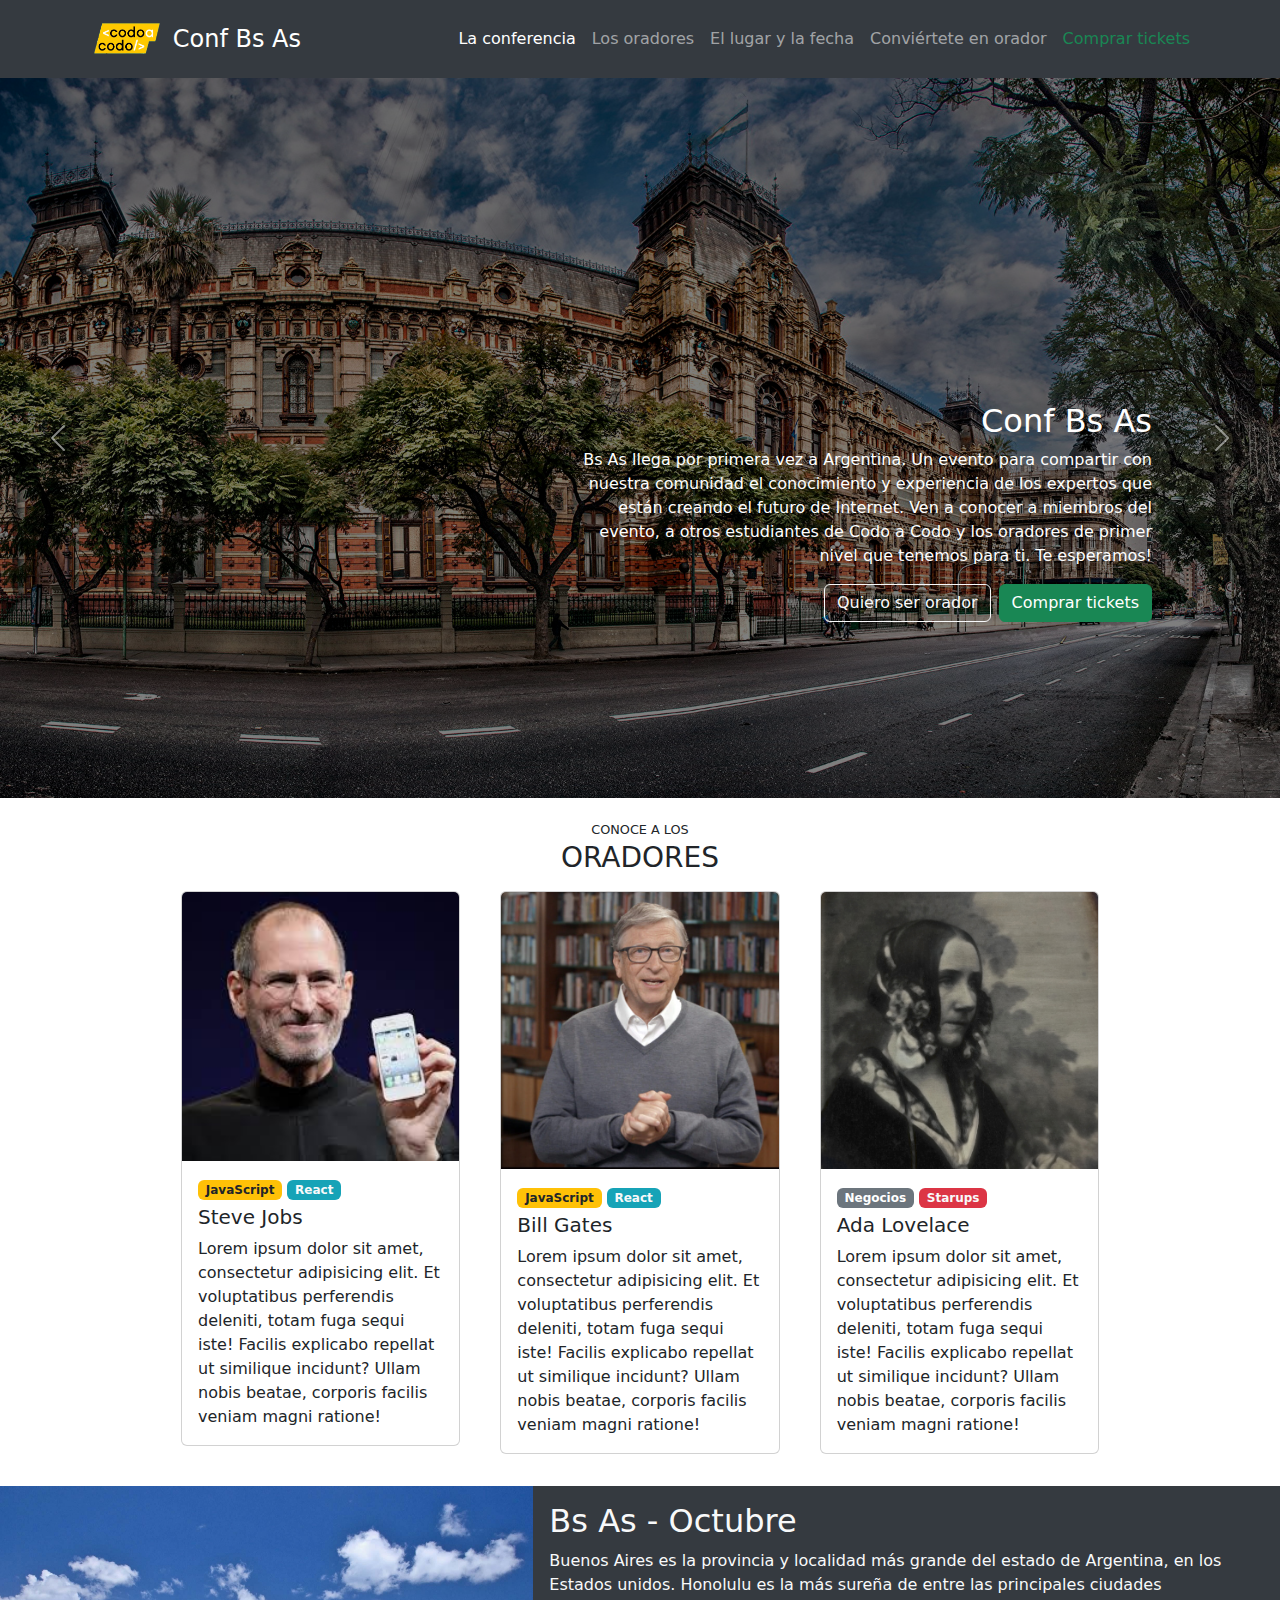
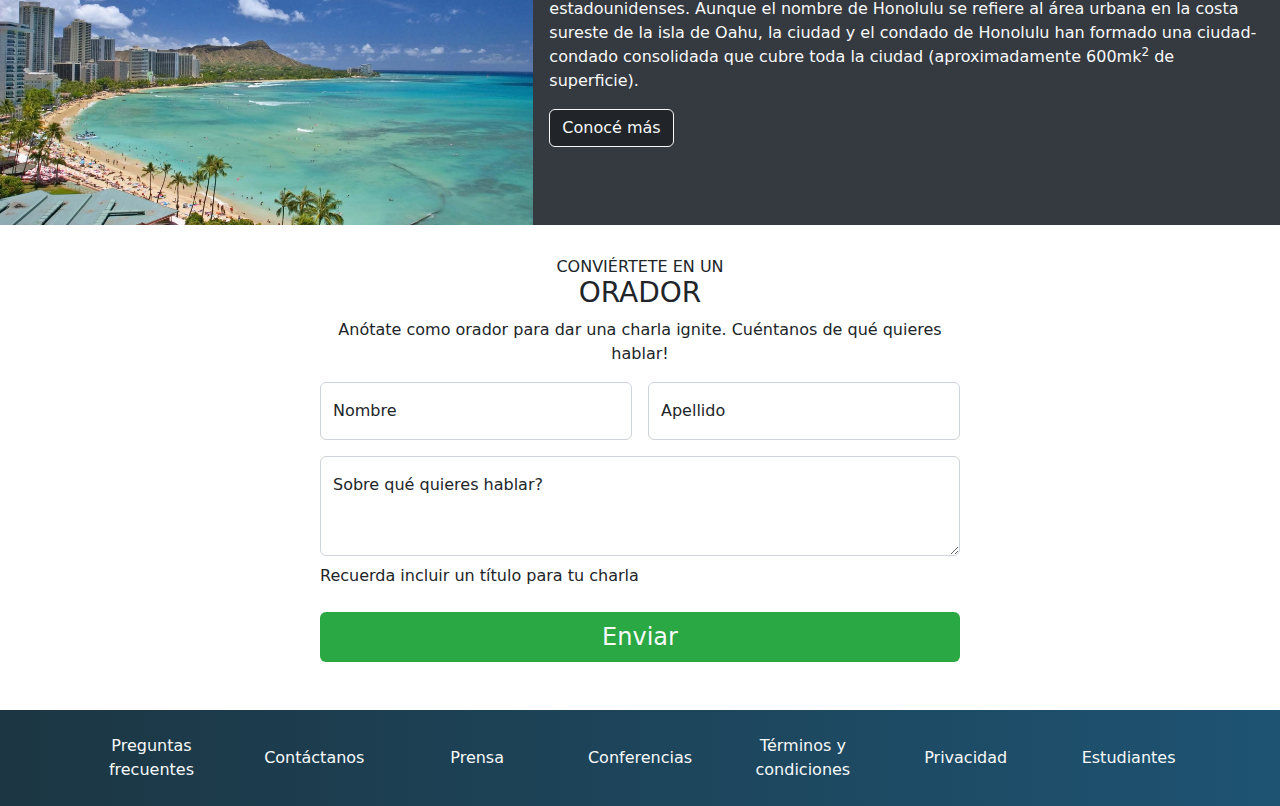
==== index.html @ 8c50bf2b "Terminado?" ====
<!DOCTYPE html>
<html lang="en">
    <head>
        <meta charset="UTF-8" />
        <meta http-equiv="X-UA-Compatible" content="IE=edge" />
        <meta name="viewport" content="width=device-width, initial-scale=1.0" />
        <title>Document</title>
        <link
            rel="stylesheet"
            href="./css/vendors/bootstrap/bootstrap.min.css" />
        <link rel="stylesheet" href="./css/style.css" />
    </head>
    <body>
        <header>
            <nav class="navbar navbar-dark navbar-expand-lg bg-dark-gray">
                <div class="container">
                    <a class="navbar-brand d-flex align-items-center" href="#">
                        <span>
                            <img
                                src="./img/codoacodo.png"
                                alt="logo Codo a Codo"
                                height="52" />
                        </span>
                        <span class="fs-4"> Conf Bs As </span>
                    </a>
                    <button
                        data-bs-toggle="collapse"
                        class="navbar-toggler"
                        data-bs-target="#navcol-5">
                        <span class="visually-hidden">Toggle navigation</span
                        ><span class="navbar-toggler-icon"></span>
                    </button>
                    <div class="collapse navbar-collapse" id="navcol-5">
                        <ul class="navbar-nav ms-auto">
                            <li class="nav-item">
                                <a class="nav-link active" href="#"
                                    >La conferencia</a
                                >
                            </li>
                            <li class="nav-item">
                                <a class="nav-link" href="#">Los oradores</a>
                            </li>
                            <li class="nav-item">
                                <a class="nav-link" href="#"
                                    >El lugar y la fecha</a
                                >
                            </li>
                            <li class="nav-item">
                                <a class="nav-link" href="#"
                                    >Conviértete en orador</a
                                >
                            </li>
                            <li class="nav-item">
                                <a class="nav-link text-success bright-hover" href="#"
                                    >Comprar tickets</a
                                >
                            </li>
                        </ul>
                    </div>
                </div>
            </nav>
            <div id="main-carousel" class="carousel slide" data-bs-ride="false">
                <div class="carousel-inner h-100">
                    <div class="carousel-item active h-100">
                        <img src="./img/ba1.jpg" class="d-block w-100 h-100" alt="Buenos Aires 1">
                        <div class="carousel-caption w-100 h-100 d-flex">
                            <div class="carousel-caption__text text-end">
                                <h5 class="fs-2">Conf Bs As</h5>
                                <p class="">Bs As llega por primera vez a Argentina. Un evento para compartir con nuestra comunidad el conocimiento y experiencia de los expertos que están creando el futuro de Internet. Ven a conocer a miembros del evento, a otros estudiantes de Codo a Codo y los oradores de primer nivel que tenemos para ti. Te esperamos!</p>
                                <div class="carousel-caption__button-container d-flex justify-content-end gap-2 ">
                                    <button type="button" class="btn btn-outline-light ">Quiero ser orador</button>
                                    <button type="button" class="btn btn-success ">Comprar tickets</button>
                                </div>
                            </div>
                        </div>
                    </div>
                    <div class="carousel-item h-100">
                        <img src="./img/ba2.jpg" class="d-block w-100 h-100" alt="Buenos Aires 1">
                        <div class="carousel-caption w-100 h-100 d-flex right-50">
                            <div class="carousel-caption__text text-center start-50 translate-middle-x">
                                <h5 class="fs-2">Conf Bs As</h5>
                                <p class="">Bs As llega por primera vez a Argentina. Un evento para compartir con nuestra comunidad el conocimiento y experiencia de los expertos que están creando el futuro de Internet. Ven a conocer a miembros del evento, a otros estudiantes de Codo a Codo y los oradores de primer nivel que tenemos para ti. Te esperamos!</p>
                                <div class="carousel-caption__button-container d-flex justify-content-center gap-2 ">
                                    <button type="button" class="btn btn-outline-light ">Quiero ser orador</button>
                                    <button type="button" class="btn btn-success ">Comprar tickets</button>
                                </div>
                            </div>
                        </div>
                    </div>
                    <div class="carousel-item h-100">
                        <img src="./img/ba3.jpg" class="d-block w-100 h-100" alt="Buenos Aires 1">
                        <div class="carousel-caption w-100 h-100 d-flex">
                            <div class="carousel-caption__text left-10 text-start">
                                <h5 class="fs-2">Conf Bs As</h5>
                                <p class="">Bs As llega por primera vez a Argentina. Un evento para compartir con nuestra comunidad el conocimiento y experiencia de los expertos que están creando el futuro de Internet. Ven a conocer a miembros del evento, a otros estudiantes de Codo a Codo y los oradores de primer nivel que tenemos para ti. Te esperamos!</p>
                                <div class="carousel-caption__button-container d-flex justify-content-start gap-2 ">
                                    <button type="button" class="btn btn-outline-light ">Quiero ser orador</button>
                                    <button type="button" class="btn btn-success ">Comprar tickets</button>
                                </div>
                            </div>
                        </div>
                    </div>
                </div>
                <button class="carousel-control-prev" type="button" data-bs-target="#main-carousel" data-bs-slide="prev">
                    <span class="carousel-control-prev-icon" aria-hidden="true"></span>
                    <span class="visually-hidden">Previous</span>
                </button>
                <button class="carousel-control-next" type="button" data-bs-target="#main-carousel" data-bs-slide="next">
                    <span class="carousel-control-next-icon" aria-hidden="true"></span>
                    <span class="visually-hidden">Next</span>
                </button>
            </div>
        </header>
        <main class="py-2">
            <div class="container-fluid py-3">
                <h2 class="d-flex flex-column align-items-center justify-content-center gap-1 pb-2">
                    <span class="fs-7 text-uppercase">Conoce a los</span>
                    <span class="fs-3 text-uppercase">oradores</span>
                </h2>
                <div class="row w-75 m-auto gap-3 justify-content-center cards-container">
                    <div class="col card-container">
                        <div class="card">
                            <img src="./img/steve.jpg" alt="" class="card-img-top">
                            <div class="card-body">
                                <p class="mb-1">
                                    <span class="bg-warning badge text-dark">JavaScript</span>
                                    <span class="bg-cyan badge text-light">React</span>
                                </p>
                                <h5 class="card-title">Steve Jobs</h5>
                                <p class="card-text">
                                    Lorem ipsum dolor sit amet, consectetur adipisicing elit. Et voluptatibus perferendis deleniti, totam fuga sequi iste! Facilis explicabo repellat ut similique incidunt? Ullam nobis beatae, corporis facilis veniam magni ratione!
                                </p>
                            </div>
                        </div>
                    </div>
                    <div class="col card-container">
                        <div class="card">
                            <img src="./img/bill.jpg" alt="" class="card-img-top">
                            <div class="card-body">
                                <p class="mb-1">
                                    <span class="bg-warning badge text-dark">JavaScript</span>
                                    <span class="bg-cyan badge text-light">React</span>
                                </p>
                                <h5 class="card-title">Bill Gates</h5>
                                <p class="card-text">
                                    Lorem ipsum dolor sit amet, consectetur adipisicing elit. Et voluptatibus perferendis deleniti, totam fuga sequi iste! Facilis explicabo repellat ut similique incidunt? Ullam nobis beatae, corporis facilis veniam magni ratione!
                                </p>
                            </div>
                        </div>
                    </div>
                    <div class="col card-container">
                        <div class="card">
                            <img src="./img/ada.jpeg" alt="" class="card-img-top">
                            <div class="card-body">
                                <p class="mb-1">
                                    <span class="text-bg-secondary badge">Negocios</span>
                                    <span class="text-bg-danger badge text-light">Starups</span>
                                </p>
                                <h5 class="card-title">Ada Lovelace</h5>
                                <p class="card-text">
                                    Lorem ipsum dolor sit amet, consectetur adipisicing elit. Et voluptatibus perferendis deleniti, totam fuga sequi iste! Facilis explicabo repellat ut similique incidunt? Ullam nobis beatae, corporis facilis veniam magni ratione!
                                </p>
                            </div>
                        </div>
                    </div>
                </div>
            </div>
            <div class="container-fluid row py-3 px-0 m-0">
                <div class="col-lg-5 p-0">
                    <img src="./img/honolulu.jpg" alt="Honolulu" class="w-100">
                </div>
                <div class="col-lg-7 bg-dark-gray p-3">
                    <h2 class="text-light">
                        Bs As - Octubre
                    </h2>
                    <p class="text-light">
                        Buenos Aires es la provincia y localidad más grande del estado de Argentina, en los Estados unidos. Honolulu es la más sureña de entre las principales ciudades estadounidenses. Aunque el nombre de Honolulu se refiere al área urbana en la costa sureste de la isla de Oahu, la ciudad y el condado de Honolulu han formado una ciudad-condado consolidada que cubre toda la ciudad (aproximadamente 600mk<sup>2</sup> de superficie).
                    </p>
                    <button class="btn btn-dark btn-outline-light">
                        Conocé más
                    </button>
                </div>
            </div>
            <div class="container-fluid py-3 px-0">
                <form action="post" class="form-orador w-50 mx-auto">
                    <h3 class="d-flex flex-column text-center text-uppercase">
                        <span class="fs-6">Conviértete en un</span>
                        <span>Orador</span>
                    </h3>
                    <p class="text-center">Anótate como orador para dar una <span>charla ignite</span>. Cuéntanos de qué quieres hablar!</p>
                    <div class="row g-3">
                        <div class="col-sm-6">
                            <div class="form-floating">
                                <input type="text" id="floatingName" class="form-control" name="name" placeholder="Nombre">
                                <label for="floatingName">Nombre</label>
                            </div>
                        </div>
                        <div class="col-sm-6">
                            <div class="form-floating">
                                <input type="text" id="floatingLastName" class="form-control" name="last-name" placeholder="Apellido">
                                <label for="floatingLastName">Apellido</label>
                            </div>
                        </div>
                        <div class="col-sm-12">
                            <div class="form-floating">
                                <textarea class="form-control" name="comment" id="floatingComment" cols="30" rows="10" placeholder="Sobre qué quieres hablar?"></textarea>
                                <label for="floatingComment">Sobre qué quieres hablar?</label>
                            </div>
                        </div>
                        <p class="col-sm-12 py-2 m-0">
                            Recuerda incluir un título para tu charla
                        </p>
                        <div class="col-sm-12">
                            <input type="submit" value="Enviar" class="btn w-100 btn-green text-light fs-4">
                        </div>
                    </div>
                </form>
            </div>
        </main>
        <footer class="pt-4">
            <div class="container-fluid bg-blue-gradient">
                <ul class="container nav justify-content-between align-items-center py-3 px-0 flex-md-row flex-column">
                    <li class="nav-item col d-flex justify-content-center"><a href="#" class="nav-link text-center px-2 d-flex justify-content-center w-75 mx-auto text-light bright-hover">Preguntas frecuentes</a></li>
                    <li class="nav-item col d-flex justify-content-center"><a href="#" class="nav-link text-center px-2 d-flex justify-content-center w-75 mx-auto text-light">Contáctanos</a></li>
                    <li class="nav-item col d-flex justify-content-center"><a href="#" class="nav-link text-center px-2 d-flex justify-content-center w-75 mx-auto text-light">Prensa</a></li>
                    <li class="nav-item col d-flex justify-content-center"><a href="#" class="nav-link text-center px-2 d-flex justify-content-center w-75 mx-auto text-light">Conferencias</a></li>
                    <li class="nav-item col d-flex justify-content-center"><a href="#" class="nav-link text-center px-2 d-flex justify-content-center w-75 mx-auto text-light">Términos y condiciones</a></li>
                    <li class="nav-item col d-flex justify-content-center"><a href="#" class="nav-link text-center px-2 d-flex justify-content-center w-75 mx-auto text-light">Privacidad</a></li>
                    <li class="nav-item col d-flex justify-content-center"><a href="#" class="nav-link text-center px-2 d-flex justify-content-center w-75 mx-auto text-light">Estudiantes</a></li>
                </ul>
            </div>
        </footer>
        <script src="./js/vendors/bootstrap/bootstrap.bundle.min.js"></script>
        <script src="./js/main.js"></script>
    </body>
</html>
---- css/style.css ----
:root {
    --yellow: #ffc207;
    --cyan: #16a3b7;
    --light-green: #96c93e;
    --green: hsl(133, 61%, 41%);
    --dark-gray: #353a40;
    --dark-blue: #1e5170;
}


/*  ---------------------- NORMAL CLASSES ------------------------- */
.carousel {
    height: 80vh;
}

.carousel-item img {
    object-fit: cover;
    position: relative;

}

.carousel-caption {
    bottom: 100%;
    top: 0;
    left: initial;
    right: initial;
    background-color: rgba(0,0,0, 0.5)
}

.carousel-caption__text {
    width: 45%;
    min-width: 270px;
    position: absolute;
    right: 10%;
    top: 45%;
    
}

.carousel-control-prev,
.carousel-control-next {
    width: 9%;
}

.cards-container {
    min-width: 300px;
}

.card-container {
    min-width: 215px;
}

#floatingComment {
    height: 100px;
}

.form-orador {
    min-width: 300px
}


/* ------------------ UTILITY CLASSES ------------------ */

.bg-yellow {
    background-color: var(--yellow);
}

.bg-cyan {
    background-color: var(--cyan);
}

.bg-green {
    background-color: var(--green);
}

.btn-green {
    background-color: var(--green);
}

.btn.btn-green:hover {
    background-color: hsl(133, 61%, 36%);
}

.btn.btn-green:active {
    background-color: hsl(133, 61%, 31%);

}

.bg-light-green {
    background-color: var(--light-green);
}

.bg-dark-gray {
    background-color: var(--dark-gray);
}

.bg-dark-blue {
    background-color: var(--dark-blue);
}

.bg-blue-gradient {
    background: rgb(28,54,67);
    background: linear-gradient(90deg, rgba(28,54,67,1) 0%, rgba(30,83,114,1) 100%);
}

.fs-7 {
    font-size: 0.8rem;
}

.left-10 {
    right: initial;
    left: 10%
}

.bright-hover {
    transition: all 0.2s;
}

.bright-hover:hover {
    filter: brightness(1.5);
    color: white;
}
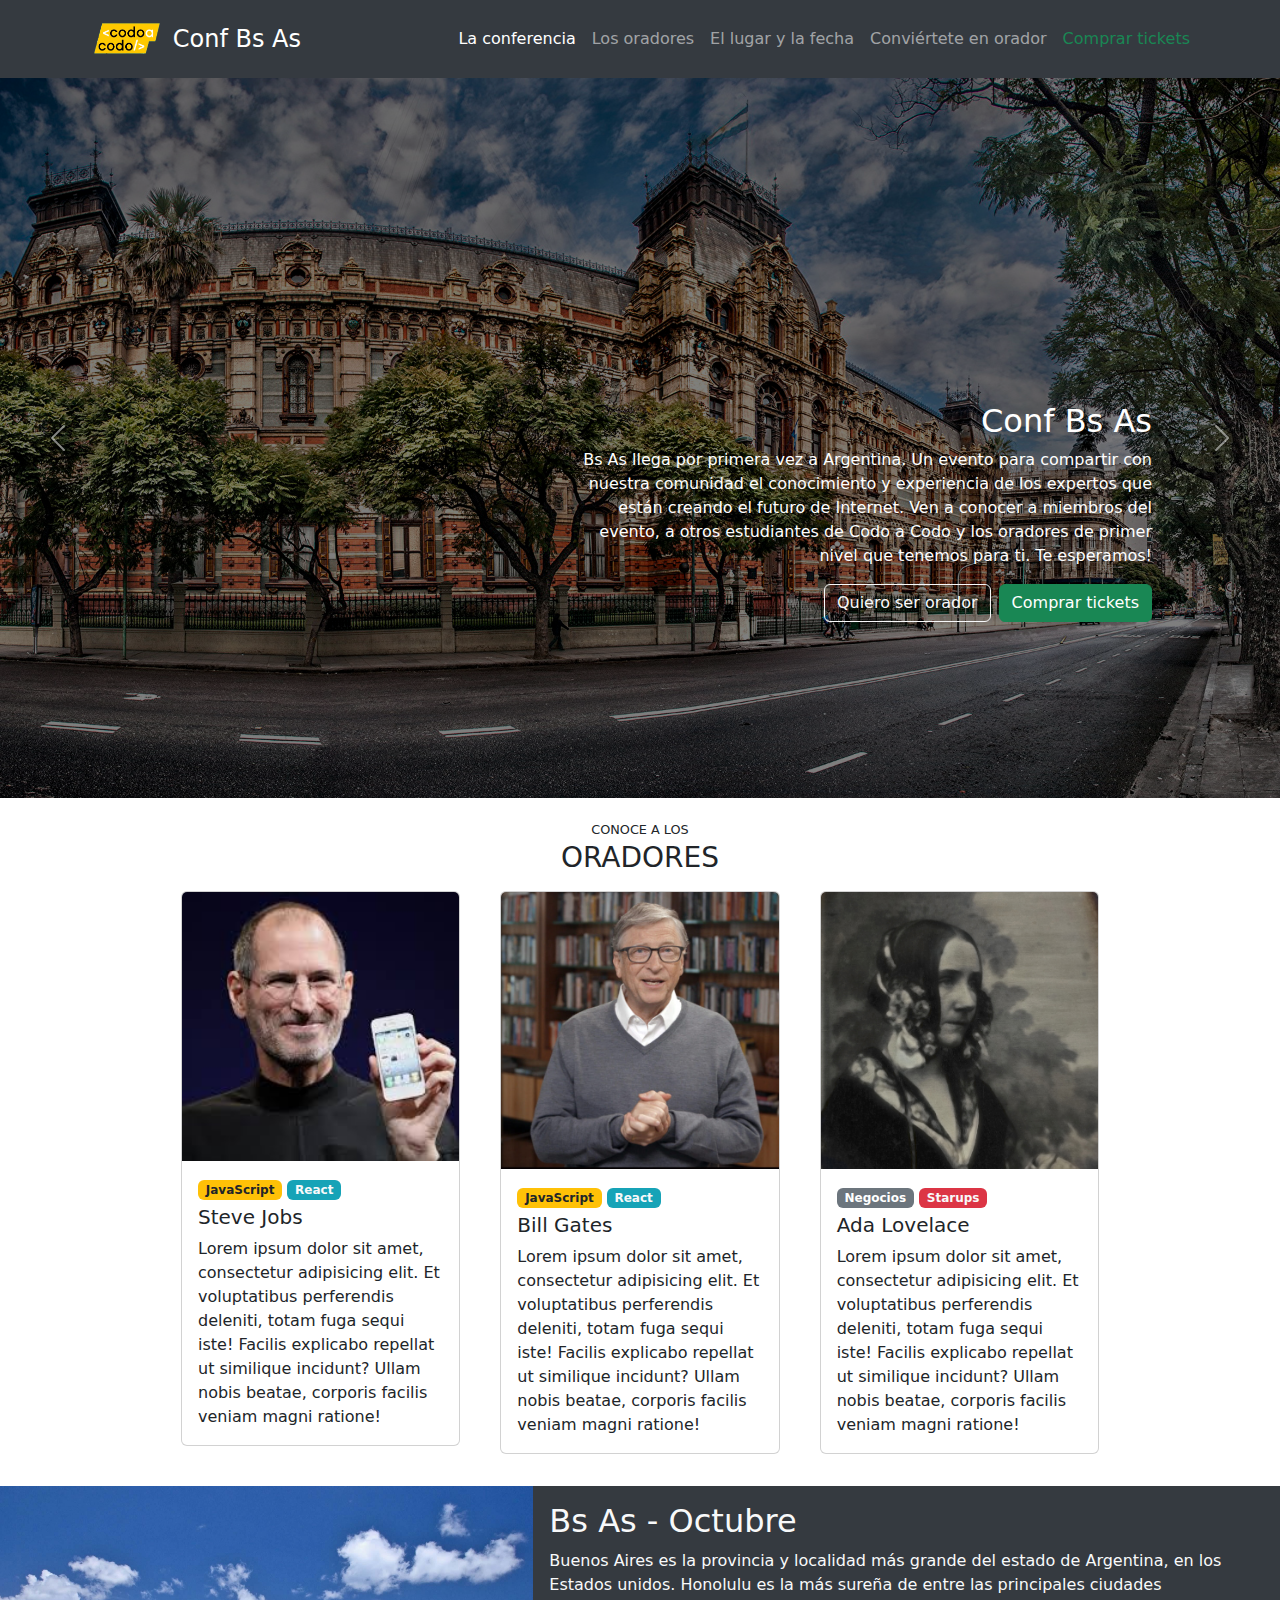
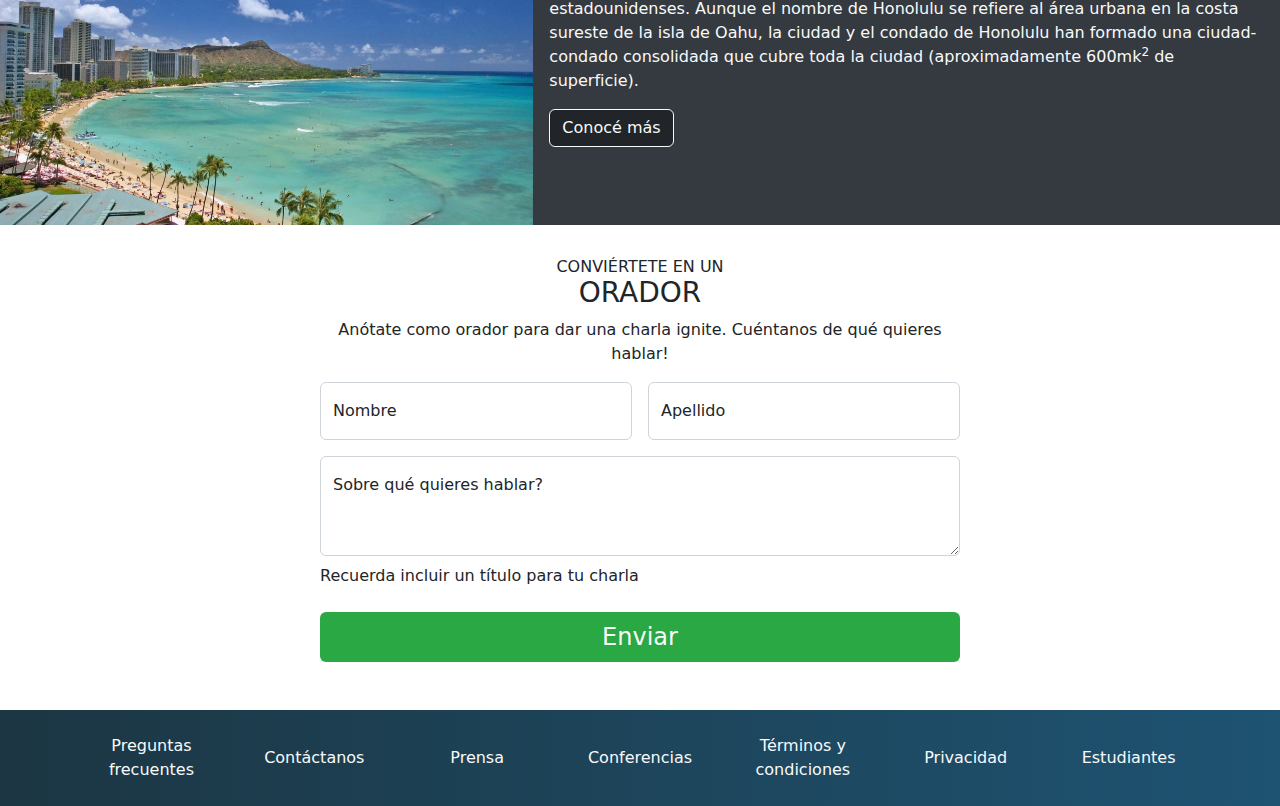
==== commit 69c3a933: "Favicon y title completados" ====
--- a/index.html
+++ b/index.html
@@ -1,10 +1,14 @@
 <!DOCTYPE html>
-<html lang="en">
+<html lang="es">
     <head>
         <meta charset="UTF-8" />
         <meta http-equiv="X-UA-Compatible" content="IE=edge" />
         <meta name="viewport" content="width=device-width, initial-scale=1.0" />
-        <title>Document</title>
+        <title>Integrador - Bootstrap - CodoACodo</title>
+        <link
+            rel="shortcut icon"
+            href="./img/codoacodo.png"
+            type="image/x-icon" />
         <link
             rel="stylesheet"
             href="./css/vendors/bootstrap/bootstrap.min.css" />
@@ -51,7 +55,9 @@
                                 >
                             </li>
                             <li class="nav-item">
-                                <a class="nav-link text-success bright-hover" href="#"
+                                <a
+                                    class="nav-link text-success bright-hover"
+                                    href="#"
                                     >Comprar tickets</a
                                 >
                             </li>
@@ -62,103 +68,220 @@
             <div id="main-carousel" class="carousel slide" data-bs-ride="false">
                 <div class="carousel-inner h-100">
                     <div class="carousel-item active h-100">
-                        <img src="./img/ba1.jpg" class="d-block w-100 h-100" alt="Buenos Aires 1">
+                        <img
+                            src="./img/ba1.jpg"
+                            class="d-block w-100 h-100"
+                            alt="Buenos Aires 1" />
                         <div class="carousel-caption w-100 h-100 d-flex">
                             <div class="carousel-caption__text text-end">
                                 <h5 class="fs-2">Conf Bs As</h5>
-                                <p class="">Bs As llega por primera vez a Argentina. Un evento para compartir con nuestra comunidad el conocimiento y experiencia de los expertos que están creando el futuro de Internet. Ven a conocer a miembros del evento, a otros estudiantes de Codo a Codo y los oradores de primer nivel que tenemos para ti. Te esperamos!</p>
-                                <div class="carousel-caption__button-container d-flex justify-content-end gap-2 ">
-                                    <button type="button" class="btn btn-outline-light ">Quiero ser orador</button>
-                                    <button type="button" class="btn btn-success ">Comprar tickets</button>
+                                <p class="">
+                                    Bs As llega por primera vez a Argentina. Un
+                                    evento para compartir con nuestra comunidad
+                                    el conocimiento y experiencia de los
+                                    expertos que están creando el futuro de
+                                    Internet. Ven a conocer a miembros del
+                                    evento, a otros estudiantes de Codo a Codo y
+                                    los oradores de primer nivel que tenemos
+                                    para ti. Te esperamos!
+                                </p>
+                                <div
+                                    class="carousel-caption__button-container d-flex justify-content-end gap-2">
+                                    <button
+                                        type="button"
+                                        class="btn btn-outline-light">
+                                        Quiero ser orador
+                                    </button>
+                                    <button
+                                        type="button"
+                                        class="btn btn-success">
+                                        Comprar tickets
+                                    </button>
                                 </div>
                             </div>
                         </div>
                     </div>
                     <div class="carousel-item h-100">
-                        <img src="./img/ba2.jpg" class="d-block w-100 h-100" alt="Buenos Aires 1">
-                        <div class="carousel-caption w-100 h-100 d-flex right-50">
-                            <div class="carousel-caption__text text-center start-50 translate-middle-x">
+                        <img
+                            src="./img/ba2.jpg"
+                            class="d-block w-100 h-100"
+                            alt="Buenos Aires 1" />
+                        <div
+                            class="carousel-caption w-100 h-100 d-flex right-50">
+                            <div
+                                class="carousel-caption__text text-center start-50 translate-middle-x">
                                 <h5 class="fs-2">Conf Bs As</h5>
-                                <p class="">Bs As llega por primera vez a Argentina. Un evento para compartir con nuestra comunidad el conocimiento y experiencia de los expertos que están creando el futuro de Internet. Ven a conocer a miembros del evento, a otros estudiantes de Codo a Codo y los oradores de primer nivel que tenemos para ti. Te esperamos!</p>
-                                <div class="carousel-caption__button-container d-flex justify-content-center gap-2 ">
-                                    <button type="button" class="btn btn-outline-light ">Quiero ser orador</button>
-                                    <button type="button" class="btn btn-success ">Comprar tickets</button>
+                                <p class="">
+                                    Bs As llega por primera vez a Argentina. Un
+                                    evento para compartir con nuestra comunidad
+                                    el conocimiento y experiencia de los
+                                    expertos que están creando el futuro de
+                                    Internet. Ven a conocer a miembros del
+                                    evento, a otros estudiantes de Codo a Codo y
+                                    los oradores de primer nivel que tenemos
+                                    para ti. Te esperamos!
+                                </p>
+                                <div
+                                    class="carousel-caption__button-container d-flex justify-content-center gap-2">
+                                    <button
+                                        type="button"
+                                        class="btn btn-outline-light">
+                                        Quiero ser orador
+                                    </button>
+                                    <button
+                                        type="button"
+                                        class="btn btn-success">
+                                        Comprar tickets
+                                    </button>
                                 </div>
                             </div>
                         </div>
                     </div>
                     <div class="carousel-item h-100">
-                        <img src="./img/ba3.jpg" class="d-block w-100 h-100" alt="Buenos Aires 1">
+                        <img
+                            src="./img/ba3.jpg"
+                            class="d-block w-100 h-100"
+                            alt="Buenos Aires 1" />
                         <div class="carousel-caption w-100 h-100 d-flex">
-                            <div class="carousel-caption__text left-10 text-start">
+                            <div
+                                class="carousel-caption__text left-10 text-start">
                                 <h5 class="fs-2">Conf Bs As</h5>
-                                <p class="">Bs As llega por primera vez a Argentina. Un evento para compartir con nuestra comunidad el conocimiento y experiencia de los expertos que están creando el futuro de Internet. Ven a conocer a miembros del evento, a otros estudiantes de Codo a Codo y los oradores de primer nivel que tenemos para ti. Te esperamos!</p>
-                                <div class="carousel-caption__button-container d-flex justify-content-start gap-2 ">
-                                    <button type="button" class="btn btn-outline-light ">Quiero ser orador</button>
-                                    <button type="button" class="btn btn-success ">Comprar tickets</button>
+                                <p class="">
+                                    Bs As llega por primera vez a Argentina. Un
+                                    evento para compartir con nuestra comunidad
+                                    el conocimiento y experiencia de los
+                                    expertos que están creando el futuro de
+                                    Internet. Ven a conocer a miembros del
+                                    evento, a otros estudiantes de Codo a Codo y
+                                    los oradores de primer nivel que tenemos
+                                    para ti. Te esperamos!
+                                </p>
+                                <div
+                                    class="carousel-caption__button-container d-flex justify-content-start gap-2">
+                                    <button
+                                        type="button"
+                                        class="btn btn-outline-light">
+                                        Quiero ser orador
+                                    </button>
+                                    <button
+                                        type="button"
+                                        class="btn btn-success">
+                                        Comprar tickets
+                                    </button>
                                 </div>
                             </div>
                         </div>
                     </div>
                 </div>
-                <button class="carousel-control-prev" type="button" data-bs-target="#main-carousel" data-bs-slide="prev">
-                    <span class="carousel-control-prev-icon" aria-hidden="true"></span>
+                <button
+                    class="carousel-control-prev"
+                    type="button"
+                    data-bs-target="#main-carousel"
+                    data-bs-slide="prev">
+                    <span
+                        class="carousel-control-prev-icon"
+                        aria-hidden="true"></span>
                     <span class="visually-hidden">Previous</span>
                 </button>
-                <button class="carousel-control-next" type="button" data-bs-target="#main-carousel" data-bs-slide="next">
-                    <span class="carousel-control-next-icon" aria-hidden="true"></span>
+                <button
+                    class="carousel-control-next"
+                    type="button"
+                    data-bs-target="#main-carousel"
+                    data-bs-slide="next">
+                    <span
+                        class="carousel-control-next-icon"
+                        aria-hidden="true"></span>
                     <span class="visually-hidden">Next</span>
                 </button>
             </div>
         </header>
         <main class="py-2">
             <div class="container-fluid py-3">
-                <h2 class="d-flex flex-column align-items-center justify-content-center gap-1 pb-2">
+                <h2
+                    class="d-flex flex-column align-items-center justify-content-center gap-1 pb-2">
                     <span class="fs-7 text-uppercase">Conoce a los</span>
                     <span class="fs-3 text-uppercase">oradores</span>
                 </h2>
-                <div class="row w-75 m-auto gap-3 justify-content-center cards-container">
+                <div
+                    class="row w-75 m-auto gap-3 justify-content-center cards-container">
                     <div class="col card-container">
                         <div class="card">
-                            <img src="./img/steve.jpg" alt="" class="card-img-top">
+                            <img
+                                src="./img/steve.jpg"
+                                alt=""
+                                class="card-img-top" />
                             <div class="card-body">
                                 <p class="mb-1">
-                                    <span class="bg-warning badge text-dark">JavaScript</span>
-                                    <span class="bg-cyan badge text-light">React</span>
+                                    <span class="bg-warning badge text-dark"
+                                        >JavaScript</span
+                                    >
+                                    <span class="bg-cyan badge text-light"
+                                        >React</span
+                                    >
                                 </p>
                                 <h5 class="card-title">Steve Jobs</h5>
                                 <p class="card-text">
-                                    Lorem ipsum dolor sit amet, consectetur adipisicing elit. Et voluptatibus perferendis deleniti, totam fuga sequi iste! Facilis explicabo repellat ut similique incidunt? Ullam nobis beatae, corporis facilis veniam magni ratione!
+                                    Lorem ipsum dolor sit amet, consectetur
+                                    adipisicing elit. Et voluptatibus
+                                    perferendis deleniti, totam fuga sequi iste!
+                                    Facilis explicabo repellat ut similique
+                                    incidunt? Ullam nobis beatae, corporis
+                                    facilis veniam magni ratione!
                                 </p>
                             </div>
                         </div>
                     </div>
                     <div class="col card-container">
                         <div class="card">
-                            <img src="./img/bill.jpg" alt="" class="card-img-top">
+                            <img
+                                src="./img/bill.jpg"
+                                alt=""
+                                class="card-img-top" />
                             <div class="card-body">
                                 <p class="mb-1">
-                                    <span class="bg-warning badge text-dark">JavaScript</span>
-                                    <span class="bg-cyan badge text-light">React</span>
+                                    <span class="bg-warning badge text-dark"
+                                        >JavaScript</span
+                                    >
+                                    <span class="bg-cyan badge text-light"
+                                        >React</span
+                                    >
                                 </p>
                                 <h5 class="card-title">Bill Gates</h5>
                                 <p class="card-text">
-                                    Lorem ipsum dolor sit amet, consectetur adipisicing elit. Et voluptatibus perferendis deleniti, totam fuga sequi iste! Facilis explicabo repellat ut similique incidunt? Ullam nobis beatae, corporis facilis veniam magni ratione!
+                                    Lorem ipsum dolor sit amet, consectetur
+                                    adipisicing elit. Et voluptatibus
+                                    perferendis deleniti, totam fuga sequi iste!
+                                    Facilis explicabo repellat ut similique
+                                    incidunt? Ullam nobis beatae, corporis
+                                    facilis veniam magni ratione!
                                 </p>
                             </div>
                         </div>
                     </div>
                     <div class="col card-container">
                         <div class="card">
-                            <img src="./img/ada.jpeg" alt="" class="card-img-top">
+                            <img
+                                src="./img/ada.jpeg"
+                                alt=""
+                                class="card-img-top" />
                             <div class="card-body">
                                 <p class="mb-1">
-                                    <span class="text-bg-secondary badge">Negocios</span>
-                                    <span class="text-bg-danger badge text-light">Starups</span>
+                                    <span class="text-bg-secondary badge"
+                                        >Negocios</span
+                                    >
+                                    <span
+                                        class="text-bg-danger badge text-light"
+                                        >Starups</span
+                                    >
                                 </p>
                                 <h5 class="card-title">Ada Lovelace</h5>
                                 <p class="card-text">
-                                    Lorem ipsum dolor sit amet, consectetur adipisicing elit. Et voluptatibus perferendis deleniti, totam fuga sequi iste! Facilis explicabo repellat ut similique incidunt? Ullam nobis beatae, corporis facilis veniam magni ratione!
+                                    Lorem ipsum dolor sit amet, consectetur
+                                    adipisicing elit. Et voluptatibus
+                                    perferendis deleniti, totam fuga sequi iste!
+                                    Facilis explicabo repellat ut similique
+                                    incidunt? Ullam nobis beatae, corporis
+                                    facilis veniam magni ratione!
                                 </p>
                             </div>
                         </div>
@@ -167,14 +290,22 @@
             </div>
             <div class="container-fluid row py-3 px-0 m-0">
                 <div class="col-lg-5 p-0">
-                    <img src="./img/honolulu.jpg" alt="Honolulu" class="w-100">
+                    <img
+                        src="./img/honolulu.jpg"
+                        alt="Honolulu"
+                        class="w-100" />
                 </div>
                 <div class="col-lg-7 bg-dark-gray p-3">
-                    <h2 class="text-light">
-                        Bs As - Octubre
-                    </h2>
+                    <h2 class="text-light">Bs As - Octubre</h2>
                     <p class="text-light">
-                        Buenos Aires es la provincia y localidad más grande del estado de Argentina, en los Estados unidos. Honolulu es la más sureña de entre las principales ciudades estadounidenses. Aunque el nombre de Honolulu se refiere al área urbana en la costa sureste de la isla de Oahu, la ciudad y el condado de Honolulu han formado una ciudad-condado consolidada que cubre toda la ciudad (aproximadamente 600mk<sup>2</sup> de superficie).
+                        Buenos Aires es la provincia y localidad más grande del
+                        estado de Argentina, en los Estados unidos. Honolulu es
+                        la más sureña de entre las principales ciudades
+                        estadounidenses. Aunque el nombre de Honolulu se refiere
+                        al área urbana en la costa sureste de la isla de Oahu,
+                        la ciudad y el condado de Honolulu han formado una
+                        ciudad-condado consolidada que cubre toda la ciudad
+                        (aproximadamente 600mk<sup>2</sup> de superficie).
                     </p>
                     <button class="btn btn-dark btn-outline-light">
                         Conocé más
@@ -187,31 +318,56 @@
                         <span class="fs-6">Conviértete en un</span>
                         <span>Orador</span>
                     </h3>
-                    <p class="text-center">Anótate como orador para dar una <span>charla ignite</span>. Cuéntanos de qué quieres hablar!</p>
+                    <p class="text-center">
+                        Anótate como orador para dar una
+                        <span>charla ignite</span>. Cuéntanos de qué quieres
+                        hablar!
+                    </p>
                     <div class="row g-3">
                         <div class="col-sm-6">
                             <div class="form-floating">
-                                <input type="text" id="floatingName" class="form-control" name="name" placeholder="Nombre">
+                                <input
+                                    type="text"
+                                    id="floatingName"
+                                    class="form-control"
+                                    name="name"
+                                    placeholder="Nombre" />
                                 <label for="floatingName">Nombre</label>
                             </div>
                         </div>
                         <div class="col-sm-6">
                             <div class="form-floating">
-                                <input type="text" id="floatingLastName" class="form-control" name="last-name" placeholder="Apellido">
+                                <input
+                                    type="text"
+                                    id="floatingLastName"
+                                    class="form-control"
+                                    name="last-name"
+                                    placeholder="Apellido" />
                                 <label for="floatingLastName">Apellido</label>
                             </div>
                         </div>
                         <div class="col-sm-12">
                             <div class="form-floating">
-                                <textarea class="form-control" name="comment" id="floatingComment" cols="30" rows="10" placeholder="Sobre qué quieres hablar?"></textarea>
-                                <label for="floatingComment">Sobre qué quieres hablar?</label>
+                                <textarea
+                                    class="form-control"
+                                    name="comment"
+                                    id="floatingComment"
+                                    cols="30"
+                                    rows="10"
+                                    placeholder="Sobre qué quieres hablar?"></textarea>
+                                <label for="floatingComment"
+                                    >Sobre qué quieres hablar?</label
+                                >
                             </div>
                         </div>
                         <p class="col-sm-12 py-2 m-0">
                             Recuerda incluir un título para tu charla
                         </p>
                         <div class="col-sm-12">
-                            <input type="submit" value="Enviar" class="btn w-100 btn-green text-light fs-4">
+                            <input
+                                type="submit"
+                                value="Enviar"
+                                class="btn w-100 btn-green text-light fs-4" />
                         </div>
                     </div>
                 </form>
@@ -219,14 +375,57 @@
         </main>
         <footer class="pt-4">
             <div class="container-fluid bg-blue-gradient">
-                <ul class="container nav justify-content-between align-items-center py-3 px-0 flex-md-row flex-column">
-                    <li class="nav-item col d-flex justify-content-center"><a href="#" class="nav-link text-center px-2 d-flex justify-content-center w-75 mx-auto text-light bright-hover">Preguntas frecuentes</a></li>
-                    <li class="nav-item col d-flex justify-content-center"><a href="#" class="nav-link text-center px-2 d-flex justify-content-center w-75 mx-auto text-light">Contáctanos</a></li>
-                    <li class="nav-item col d-flex justify-content-center"><a href="#" class="nav-link text-center px-2 d-flex justify-content-center w-75 mx-auto text-light">Prensa</a></li>
-                    <li class="nav-item col d-flex justify-content-center"><a href="#" class="nav-link text-center px-2 d-flex justify-content-center w-75 mx-auto text-light">Conferencias</a></li>
-                    <li class="nav-item col d-flex justify-content-center"><a href="#" class="nav-link text-center px-2 d-flex justify-content-center w-75 mx-auto text-light">Términos y condiciones</a></li>
-                    <li class="nav-item col d-flex justify-content-center"><a href="#" class="nav-link text-center px-2 d-flex justify-content-center w-75 mx-auto text-light">Privacidad</a></li>
-                    <li class="nav-item col d-flex justify-content-center"><a href="#" class="nav-link text-center px-2 d-flex justify-content-center w-75 mx-auto text-light">Estudiantes</a></li>
+                <ul
+                    class="container nav justify-content-between align-items-center py-3 px-0 flex-md-row flex-column">
+                    <li class="nav-item col d-flex justify-content-center">
+                        <a
+                            href="#"
+                            class="nav-link text-center px-2 d-flex justify-content-center w-75 mx-auto text-light bright-hover"
+                            >Preguntas frecuentes</a
+                        >
+                    </li>
+                    <li class="nav-item col d-flex justify-content-center">
+                        <a
+                            href="#"
+                            class="nav-link text-center px-2 d-flex justify-content-center w-75 mx-auto text-light"
+                            >Contáctanos</a
+                        >
+                    </li>
+                    <li class="nav-item col d-flex justify-content-center">
+                        <a
+                            href="#"
+                            class="nav-link text-center px-2 d-flex justify-content-center w-75 mx-auto text-light"
+                            >Prensa</a
+                        >
+                    </li>
+                    <li class="nav-item col d-flex justify-content-center">
+                        <a
+                            href="#"
+                            class="nav-link text-center px-2 d-flex justify-content-center w-75 mx-auto text-light"
+                            >Conferencias</a
+                        >
+                    </li>
+                    <li class="nav-item col d-flex justify-content-center">
+                        <a
+                            href="#"
+                            class="nav-link text-center px-2 d-flex justify-content-center w-75 mx-auto text-light"
+                            >Términos y condiciones</a
+                        >
+                    </li>
+                    <li class="nav-item col d-flex justify-content-center">
+                        <a
+                            href="#"
+                            class="nav-link text-center px-2 d-flex justify-content-center w-75 mx-auto text-light"
+                            >Privacidad</a
+                        >
+                    </li>
+                    <li class="nav-item col d-flex justify-content-center">
+                        <a
+                            href="#"
+                            class="nav-link text-center px-2 d-flex justify-content-center w-75 mx-auto text-light"
+                            >Estudiantes</a
+                        >
+                    </li>
                 </ul>
             </div>
         </footer>
--- a/css/style.css
+++ b/css/style.css
@@ -24,7 +24,7 @@
     top: 0;
     left: initial;
     right: initial;
-    background-color: rgba(0,0,0, 0.5)
+    background-color: rgba(0, 0, 0, 0.5)
 }
 
 .carousel-caption__text {
@@ -33,7 +33,7 @@
     position: absolute;
     right: 10%;
     top: 45%;
-    
+
 }
 
 .carousel-control-prev,
@@ -98,8 +98,8 @@
 }
 
 .bg-blue-gradient {
-    background: rgb(28,54,67);
-    background: linear-gradient(90deg, rgba(28,54,67,1) 0%, rgba(30,83,114,1) 100%);
+    background: rgb(28, 54, 67);
+    background: linear-gradient(90deg, rgba(28, 54, 67, 1) 0%, rgba(30, 83, 114, 1) 100%);
 }
 
 .fs-7 {
